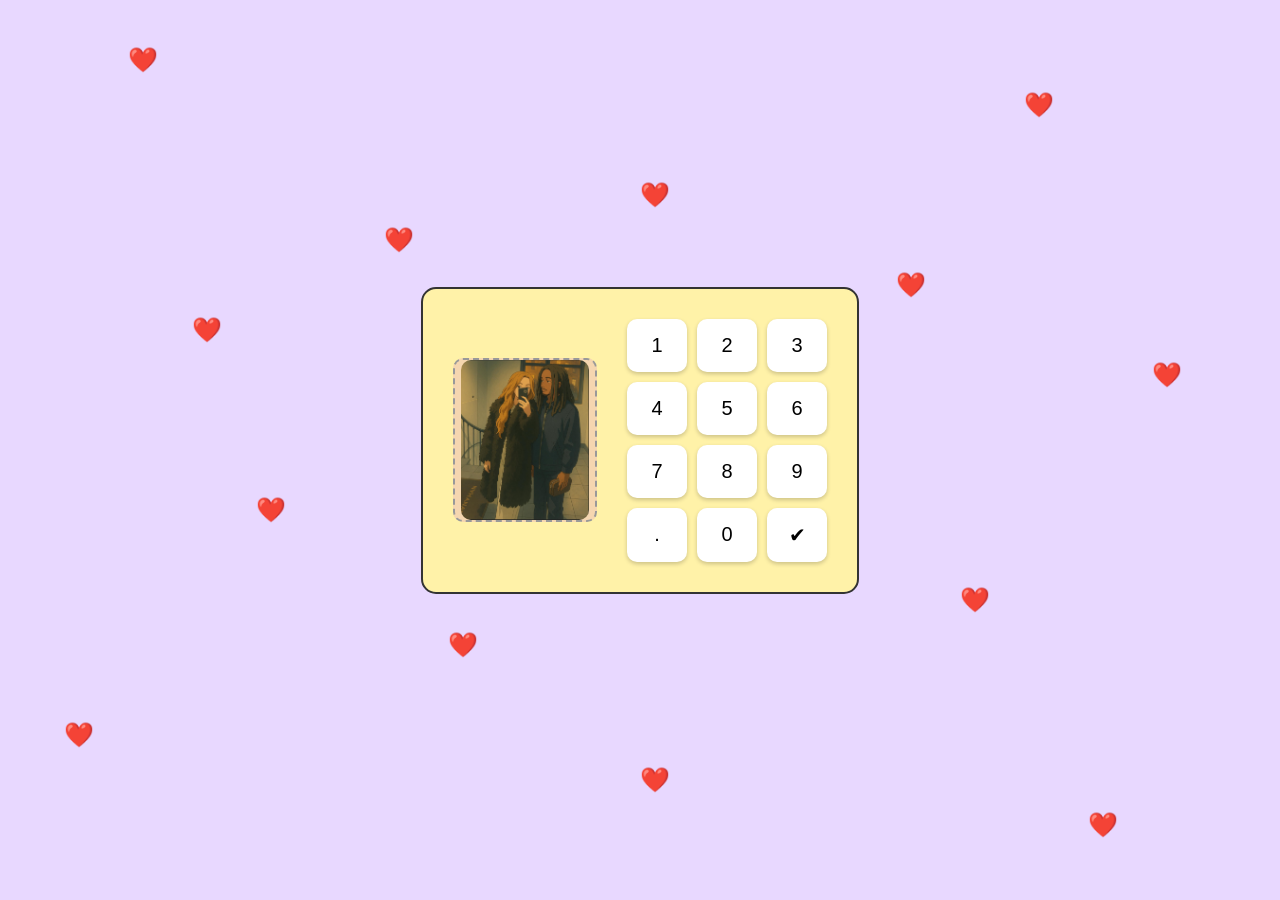
==== index.html @ dc74c10e "Initial" ====
<!DOCTYPE html>
<html lang="fr">
<head>
  <meta charset="UTF-8">
  <link href="https://fonts.googleapis.com/css2?family=Indie+Flower&display=swap" rel="stylesheet">
  <meta name="viewport" content="width=device-width, initial-scale=1.0">
  <title>Authentification</title>
  <style>
    body {
      margin: 0;
      padding: 0;
      font-family: 'Indie Flower', cursive;
      background-color: #e8d8ff;
      display: flex;
      flex-direction: column;
      align-items: center;
      justify-content: center;
      height: 100vh;
      overflow: hidden;
      position: relative;
    }

    .heart {
      position: absolute;
      font-size: 24px;
      color: red;
      animation: float 10s infinite ease-in-out;
    }

    .heart1  { animation-delay: 0s; }
    .heart2  { animation-delay: 0.2s; }
    .heart3  { animation-delay: 0.4s; }
    .heart4  { animation-delay: 0.6s; }
    .heart5  { animation-delay: 0.8s; }
    .heart6  { animation-delay: 1s; }
    .heart7  { animation-delay: 1.2s; }
    .heart8  { animation-delay: 1.4s; }
    .heart9  { animation-delay: 1.6s; }
    .heart10 { animation-delay: 1.8s; }
    .heart11 { animation-delay: 2s; }
    .heart12 { animation-delay: 2.2s; }
    .heart13 { animation-delay: 2.4s; }
    .heart14 { animation-delay: 2.6s; }
    .heart15 { animation-delay: 2.8s; }

    @keyframes float {
      0%   { transform: translateY(0); opacity: 1; }
      50%  { transform: translateY(-20px); opacity: 0.7; }
      100% { transform: translateY(0); opacity: 1; }
    }

    .container {
      background-color: #fff2a8;
      border: 2px solid #333;
      padding: 30px;
      border-radius: 15px;
      display: flex;
      align-items: center;
      gap: 30px;
      z-index: 10;
    }

    .display {
      width: 140px;
      height: 160px;
      background-color: #f5d6b0;
      border: 2px dashed #999;
      border-radius: 10px;
      display: flex;
      align-items: center;
      justify-content: center;
      overflow: hidden;
    }

    .display img {
      max-width: 100%;
      max-height: 100%;
      object-fit: cover;
      border-radius: 10px;
    }

    .keypad {
      display: grid;
      grid-template-columns: repeat(3, 60px);
      grid-gap: 10px;
    }

    .keypad button {
      font-size: 20px;
      padding: 15px;
      border: none;
      border-radius: 10px;
      background-color: #ffffff;
      box-shadow: 0 2px 4px rgba(0,0,0,0.2);
      cursor: pointer;
      transition: transform 0.1s;
    }

    .keypad button:hover {
      transform: scale(1.1);
    }

    #codeInput {
      display: none;
    }

    #result {
      margin-top: 20px;
      font-weight: bold;
    }
  </style>
</head>
<body>
  <!-- Cœurs décoratifs -->
  <div class="heart heart1" style="top: 5%; left: 10%;">❤️</div>
  <div class="heart heart2" style="top: 10%; left: 80%;">❤️</div>
  <div class="heart heart3" style="top: 20%; left: 50%;">❤️</div>
  <div class="heart heart4" style="top: 25%; left: 30%;">❤️</div>
  <div class="heart heart5" style="top: 30%; left: 70%;">❤️</div>
  <div class="heart heart6" style="top: 35%; left: 15%;">❤️</div>
  <div class="heart heart7" style="top: 40%; left: 90%;">❤️</div>
  <div class="heart heart8" style="top: 45%; left: 40%;">❤️</div>
  <div class="heart heart9" style="top: 55%; left: 20%;">❤️</div>
  <div class="heart heart10" style="top: 60%; left: 60%;">❤️</div>
  <div class="heart heart11" style="top: 65%; left: 75%;">❤️</div>
  <div class="heart heart12" style="top: 70%; left: 35%;">❤️</div>
  <div class="heart heart13" style="top: 80%; left: 5%;">❤️</div>
  <div class="heart heart14" style="top: 85%; left: 50%;">❤️</div>
  <div class="heart heart15" style="top: 90%; left: 85%;">❤️</div>

  <div class="container">
    <div class="display" id="display">
      <img src="Img/img_chat.jpg" alt="avatar secret">
    </div>
    <div class="keypad">
      <button onclick="appendNumber('1')">1</button>
      <button onclick="appendNumber('2')">2</button>
      <button onclick="appendNumber('3')">3</button>
      <button onclick="appendNumber('4')">4</button>
      <button onclick="appendNumber('5')">5</button>
      <button onclick="appendNumber('6')">6</button>
      <button onclick="appendNumber('7')">7</button>
      <button onclick="appendNumber('8')">8</button>
      <button onclick="appendNumber('9')">9</button>
      <button onclick="clearCode()">.</button>
      <button onclick="appendNumber('0')">0</button>
      <button onclick="validateCode()">✔</button>
    </div>
  </div>

  <div id="result"></div>

  <input type="password" id="codeInput">

  <script>
    const codeSecret = "1234";
    let code = "";

    function appendNumber(num) {
      if (code.length < 8) {
        code += num;
      }
    }

    function clearCode() {
      code = "";
      document.getElementById("result").textContent = "";
    }

    function validateCode() {
      if (code === codeSecret) {
        window.location.href = "page2.html";
      } else {
        document.getElementById("result").textContent = "Code incorrect";
        clearCode();
      }
    }
  </script>
</body>
</html>
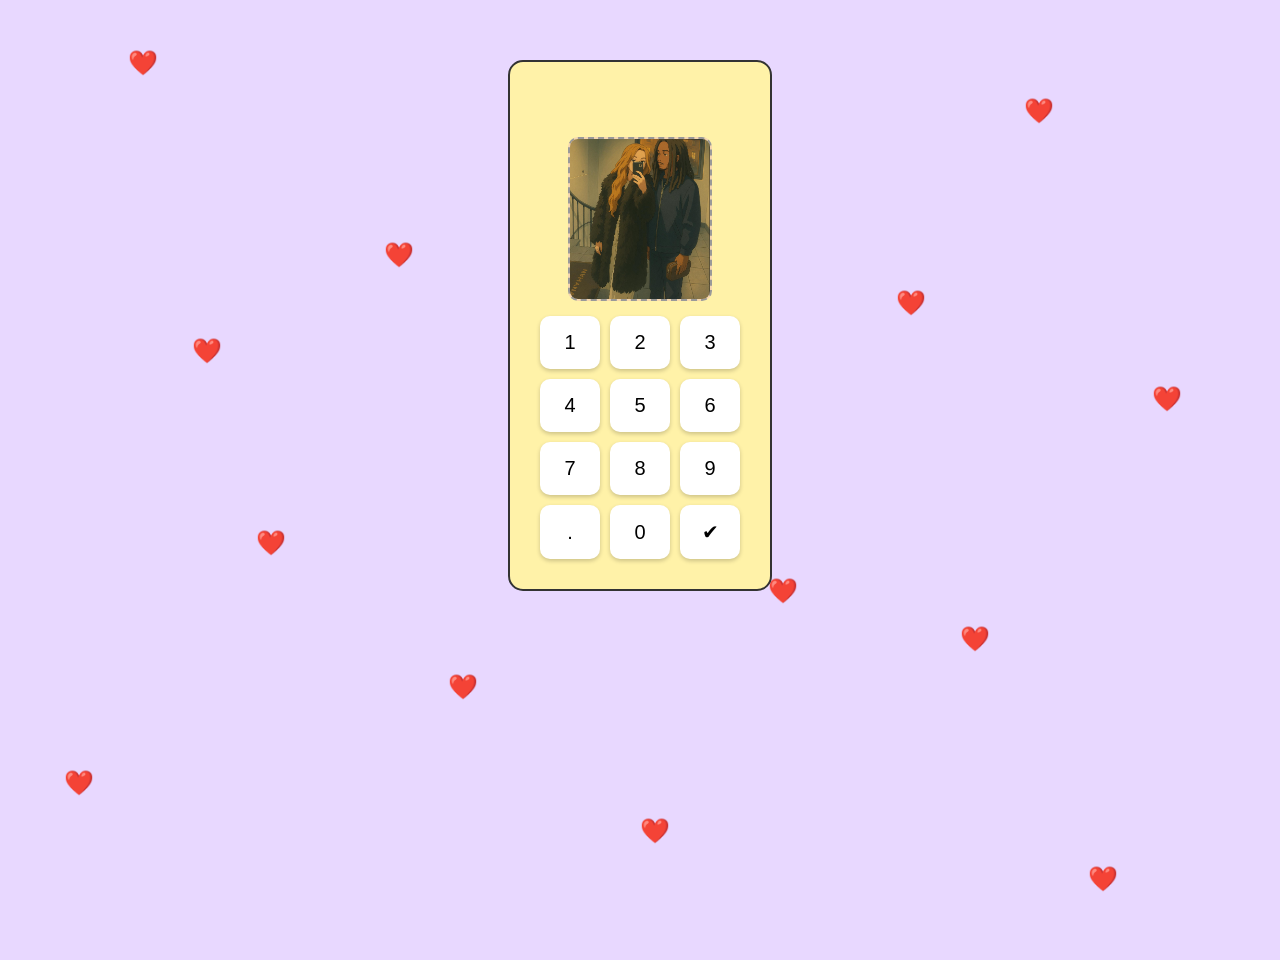
==== commit d1cc3f12: "pour elle" ====
--- a/index.html
+++ b/index.html
@@ -2,113 +2,12 @@
 <html lang="fr">
 <head>
   <meta charset="UTF-8">
-  <link href="https://fonts.googleapis.com/css2?family=Indie+Flower&display=swap" rel="stylesheet">
   <meta name="viewport" content="width=device-width, initial-scale=1.0">
   <title>Authentification</title>
-  <style>
-    body {
-      margin: 0;
-      padding: 0;
-      font-family: 'Indie Flower', cursive;
-      background-color: #e8d8ff;
-      display: flex;
-      flex-direction: column;
-      align-items: center;
-      justify-content: center;
-      height: 100vh;
-      overflow: hidden;
-      position: relative;
-    }
-
-    .heart {
-      position: absolute;
-      font-size: 24px;
-      color: red;
-      animation: float 10s infinite ease-in-out;
-    }
-
-    .heart1  { animation-delay: 0s; }
-    .heart2  { animation-delay: 0.2s; }
-    .heart3  { animation-delay: 0.4s; }
-    .heart4  { animation-delay: 0.6s; }
-    .heart5  { animation-delay: 0.8s; }
-    .heart6  { animation-delay: 1s; }
-    .heart7  { animation-delay: 1.2s; }
-    .heart8  { animation-delay: 1.4s; }
-    .heart9  { animation-delay: 1.6s; }
-    .heart10 { animation-delay: 1.8s; }
-    .heart11 { animation-delay: 2s; }
-    .heart12 { animation-delay: 2.2s; }
-    .heart13 { animation-delay: 2.4s; }
-    .heart14 { animation-delay: 2.6s; }
-    .heart15 { animation-delay: 2.8s; }
-
-    @keyframes float {
-      0%   { transform: translateY(0); opacity: 1; }
-      50%  { transform: translateY(-20px); opacity: 0.7; }
-      100% { transform: translateY(0); opacity: 1; }
-    }
-
-    .container {
-      background-color: #fff2a8;
-      border: 2px solid #333;
-      padding: 30px;
-      border-radius: 15px;
-      display: flex;
-      align-items: center;
-      gap: 30px;
-      z-index: 10;
-    }
-
-    .display {
-      width: 140px;
-      height: 160px;
-      background-color: #f5d6b0;
-      border: 2px dashed #999;
-      border-radius: 10px;
-      display: flex;
-      align-items: center;
-      justify-content: center;
-      overflow: hidden;
-    }
-
-    .display img {
-      max-width: 100%;
-      max-height: 100%;
-      object-fit: cover;
-      border-radius: 10px;
-    }
-
-    .keypad {
-      display: grid;
-      grid-template-columns: repeat(3, 60px);
-      grid-gap: 10px;
-    }
-
-    .keypad button {
-      font-size: 20px;
-      padding: 15px;
-      border: none;
-      border-radius: 10px;
-      background-color: #ffffff;
-      box-shadow: 0 2px 4px rgba(0,0,0,0.2);
-      cursor: pointer;
-      transition: transform 0.1s;
-    }
-
-    .keypad button:hover {
-      transform: scale(1.1);
-    }
-
-    #codeInput {
-      display: none;
-    }
-
-    #result {
-      margin-top: 20px;
-      font-weight: bold;
-    }
-  </style>
+  <link rel="stylesheet" href="css/style.css">
+  <link href="https://fonts.googleapis.com/css2?family=Indie+Flower&display=swap" rel="stylesheet">
+  
+  
 </head>
 <body>
   <!-- Cœurs décoratifs -->
@@ -129,9 +28,12 @@
   <div class="heart heart15" style="top: 90%; left: 85%;">❤️</div>
 
   <div class="container">
+    <div id="dotsDisplay" class="dots"></div>
+
     <div class="display" id="display">
       <img src="Img/img_chat.jpg" alt="avatar secret">
     </div>
+
     <div class="keypad">
       <button onclick="appendNumber('1')">1</button>
       <button onclick="appendNumber('2')">2</button>
@@ -152,29 +54,6 @@
 
   <input type="password" id="codeInput">
 
-  <script>
-    const codeSecret = "1234";
-    let code = "";
-
-    function appendNumber(num) {
-      if (code.length < 8) {
-        code += num;
-      }
-    }
-
-    function clearCode() {
-      code = "";
-      document.getElementById("result").textContent = "";
-    }
-
-    function validateCode() {
-      if (code === codeSecret) {
-        window.location.href = "page2.html";
-      } else {
-        document.getElementById("result").textContent = "Code incorrect";
-        clearCode();
-      }
-    }
-  </script>
+  <script src="js/script.js"></script>
 </body>
 </html>
--- a/css/style.css
+++ b/css/style.css
@@ -0,0 +1,273 @@
+    body {
+      margin: 0;
+      padding: 0;
+      font-family: 'Indie Flower', cursive;
+      background-color: #e8d8ff;
+      display: flex;
+      flex-direction: column;
+      align-items: center;
+      justify-content: flex-start;
+      /* height: 100vh;  ❌ à supprimer */
+      min-height: 100vh; /* ✅ à garder */
+      padding-top: 60px;
+      overflow-x: hidden;
+      overflow-y: auto; /* ✅ on autorise le scroll vertical */
+      position: relative;
+    }
+
+    .heart {
+      position: absolute;
+      font-size: 24px;
+      color: red;
+      animation: float 3s infinite ease-in-out;
+    }
+
+    .heart1  { animation-delay: 0s; }
+    .heart2  { animation-delay: 0.2s; }
+    .heart3  { animation-delay: 0.4s; }
+    .heart4  { animation-delay: 0.6s; }
+    .heart5  { animation-delay: 0.8s; }
+    .heart6  { animation-delay: 1s; }
+    .heart7  { animation-delay: 1.2s; }
+    .heart8  { animation-delay: 1.4s; }
+    .heart9  { animation-delay: 1.6s; }
+    .heart10 { animation-delay: 1.8s; }
+    .heart11 { animation-delay: 2s; }
+    .heart12 { animation-delay: 2.2s; }
+    .heart13 { animation-delay: 2.4s; }
+    .heart14 { animation-delay: 2.6s; }
+    .heart15 { animation-delay: 2.8s; }
+
+    @keyframes float {
+      0%   { transform: translateY(0); opacity: 1; }
+      50%  { transform: translateY(-20px); opacity: 0.7; }
+      100% { transform: translateY(0); opacity: 1; }
+    }
+
+    .container {
+      background-color: #fff2a8;
+      border: 2px solid #333;
+      padding: 30px;
+      border-radius: 15px;
+      display: flex;
+      flex-direction: column;
+      align-items: center;
+      gap: 15px;
+      z-index: 10;
+    }
+
+     .container-page4 {
+      background-color: #fff2a8;
+      border: 2px solid #333;
+      border-radius: 20px;
+      padding: 30px;
+      display: flex;
+      gap: 60px;
+      z-index: 10;
+      flex-wrap: wrap;
+      justify-content: center;
+    }
+
+    .dots {
+      font-size: 26px;
+      letter-spacing: 12px;
+      color: #333;
+      font-weight: bold;
+      height: 30px;
+    }
+
+    .display {
+      width: 140px;
+      height: 160px;
+      background-color: #f5d6b0;
+      border: 2px dashed #999;
+      border-radius: 10px;
+      display: flex;
+      align-items: center;
+      justify-content: center;
+      overflow: hidden;
+    }
+
+    .display img {
+      max-width: 100%;
+      max-height: 120%;
+      object-fit: cover;
+      border-radius: 10px;
+    }
+
+    .keypad {
+      display: grid;
+      grid-template-columns: repeat(3, 60px);
+      grid-gap: 10px;
+    }
+
+    .keypad button {
+      font-size: 20px;
+      padding: 15px;
+      border: none;
+      border-radius: 10px;
+      background-color: #ffffff;
+      box-shadow: 0 2px 4px rgba(0,0,0,0.2);
+      cursor: pointer;
+      transition: transform 0.1s;
+    }
+
+    .keypad button:hover {
+      transform: scale(1.1);
+    }
+
+    .content {
+      background-color: #fff2a8;
+      border: 2px solid #333;
+      border-radius: 20px;
+      padding: 20px 30px;
+      display: flex;
+      align-items: center;
+      gap: 30px;
+      z-index: 10;
+      width: 100%;
+      max-width: none;
+      border-left: none;
+      border-right: none;
+      border-radius: 0;
+      box-sizing: border-box;
+      justify-content: center;
+    }
+
+    .content img {
+      width: 120px;
+      height: 120px;
+      border-radius: 50%;
+      object-fit: cover;
+      border: 2px solid #999;
+    }
+
+    .content h2 {
+      font-size: 24px;
+      margin: 0;
+    }
+
+    .content .timer {
+      font-size: 20px;
+      font-weight: bold;
+    }
+
+    a {
+      margin-top: 40px;
+      z-index: 10;
+      display: inline-block;
+      background-color: #fff;
+      padding: 10px 20px;
+      border-radius: 10px;
+      text-decoration: none;
+      color: #333;
+      border: 2px solid #333;
+    }
+
+    a:hover {
+      background-color: #f5f5f5;
+    }
+
+    .arrow-gif {
+    display: inline-flex;
+    align-items: center;
+    justify-content: center;
+    width: 100px;
+    height: 100px;
+    border-radius: 50%; 
+    background-color: #fff2a8;
+    border: none;
+    text-decoration: none;
+    margin-top: 20px;
+    }
+
+    .arrow-gif img {
+        width: 50px;
+        height: 50px;
+        object-fit: contain;
+    }
+
+    .circle {
+      width: 160px;
+      height: 160px;
+      border-radius: 50%;
+      background-color: #fff;
+      border: 2px solid #333;
+      display: flex;
+      align-items: center;
+      justify-content: center;
+      text-decoration: none;
+      transition: transform 0.2s, background-color 0.2s;
+    }
+
+    .circle img {
+      width: 60px;
+      height: 60px;
+      object-fit: contain;
+    }
+
+    .circle:hover {
+      transform: scale(1.05);
+      background-color: #f5f5f5;
+    }
+
+    .message-box {
+      background-color: #fff2a8;
+      border: 2px solid #333;
+      border-radius: 20px;
+      padding: 40px;
+      max-width: 700px;
+      z-index: 10;
+    }
+
+    .message-box h2 {
+      margin-top: 0;
+      font-size: 24px;
+      color: #d81b60;
+    }
+
+    .message-box p {
+      font-size: 18px;
+      color: #333;
+    }
+
+    h1 {
+      color: #d81b60;
+      margin-bottom: 30px;
+    }
+
+    .galerie {
+      display: grid;
+      grid-template-columns: repeat(auto-fit, minmax(200px, 1fr));
+      gap: 20px;
+      width: 90%;
+      max-width: 1000px;
+      z-index: 10;
+    }
+
+    .galerie img {
+      width: 100%;
+      height: 200px;
+      object-fit: cover;
+      border-radius: 15px;
+      border: 2px solid #333;
+    }
+
+    #codeInput {
+      display: none;
+    }
+
+    #result {
+      margin-top: 20px;
+      font-weight: bold;
+    }
+
+    #upload {
+    margin: 20px 0;
+    font-family: inherit;
+    border: 2px solid #333;
+    padding: 8px 16px;
+    border-radius: 10px;
+    background-color: #fff;
+    z-index: 10;
+}
